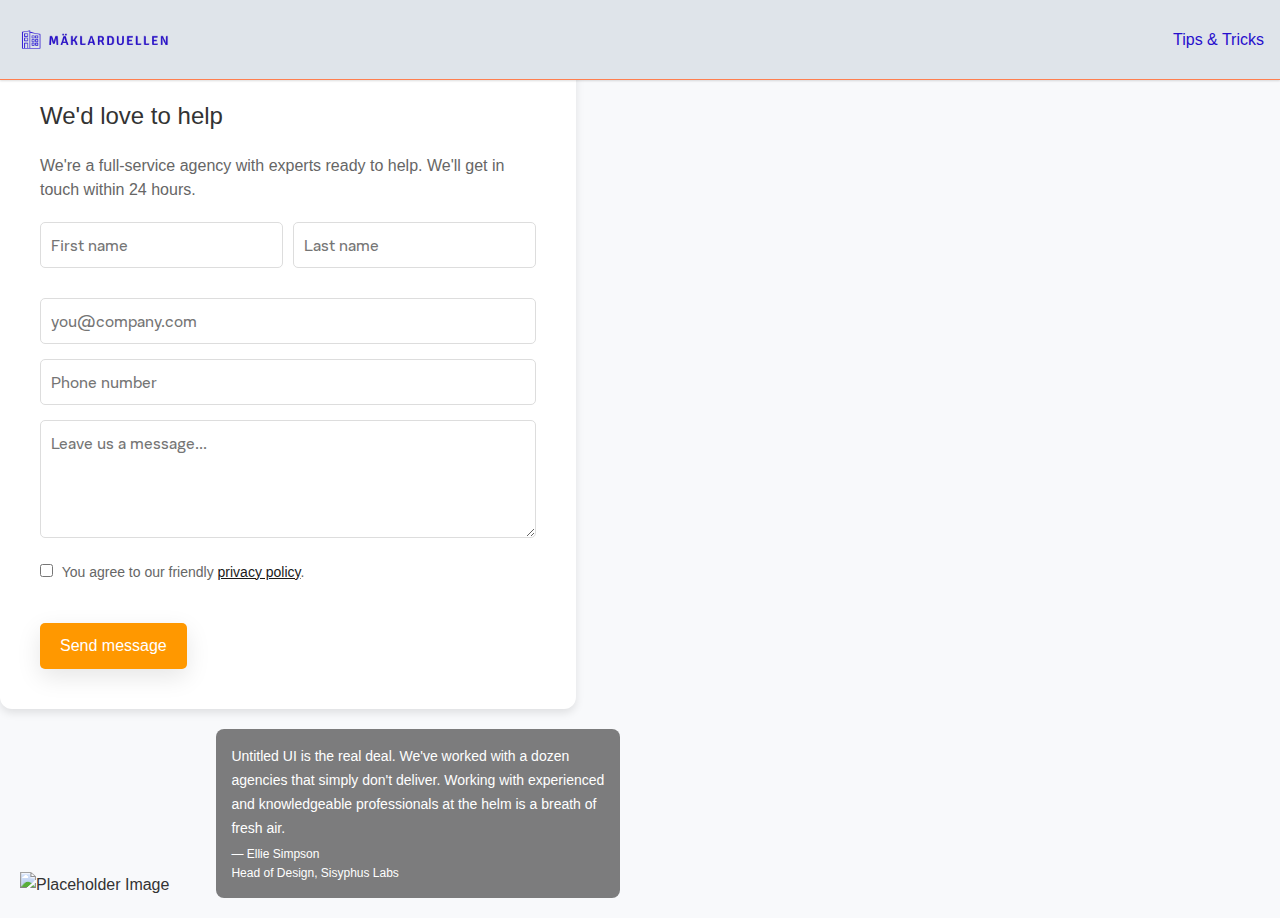
==== hitta-nasta-kop.html @ b1dc11a9 "buy page wip" ====
<!DOCTYPE html>
<html lang="en">
<head>
    <meta charset="UTF-8">
    <meta name="viewport" content="width=device-width, initial-scale=1.0">
    <meta http-equiv="X-UA-Compatible" content="ie=edge">
    <title>Låt oss hjälpa dig hitta nästa köp</title>
    <link rel="stylesheet" href="css/947-76ce112bd36111bfd705.css" media="all" />
    <link rel="stylesheet" href="css/styles.css">
    <link href="" rel="canonical" />
</head>
<body>
    <header class="navigation">
        <div class="main-navigation">
          <div class="main-navigation__logo">
            <a href="/"
              ><img alt="AgentConnect start" src="images/maklarduellen-logo.png"
            /></a>
          </div>
          <div class="main-navigation__quicksearch">
            <div id="QuickSearch"></div>
          </div>
          <div class="main-navigation__secondary">
            <nav>
              <ul>
                <li>
                    <a
                    style="height: auto"
                    data-category="Registrations"
                    data-label="Top right button"
                    class=""
                    href="./tips-och-tricks.html"
                    >Tips & Tricks
                  </a>
                </li>
              </ul>
            </nav>
          </div>
      </header>

      <div class="container mt-6">
        <div class="form-container">
            <h1>We'd love to help</h1>
            <p>We're a full-service agency with experts ready to help. We'll get in touch within 24 hours.</p>
            <form action="#" method="post">
                <div class="input-group">
                    <input type="text" name="first-name" placeholder="First name" required>
                    <input type="text" name="last-name" placeholder="Last name" required>
                </div>
                <input type="email" name="email" placeholder="you@company.com" required>
                <input type="tel" name="phone" placeholder="Phone number" required>
                <textarea name="message" placeholder="Leave us a message..." rows="4" required></textarea>
                <div class="checkbox-group">
                    <input type="checkbox" id="privacy" name="privacy" required>
                    <label for="privacy">You agree to our friendly <a href="#">privacy policy</a>.</label>
                </div>
                <button type="submit" class="btn-primary">Send message</button>
            </form>
        </div>
        <div class="image-container">
            <img src="image-placeholder.jpg" alt="Placeholder Image">
            <div class="testimonial">
                <p>Untitled UI is the real deal. We've worked with a dozen agencies that simply don't deliver. Working with experienced and knowledgeable professionals at the helm is a breath of fresh air.</p>
                <span>— Ellie Simpson</span>
                <span>Head of Design, Sisyphus Labs</span>
            </div>
        </div>
    </div>
</body>
</html>
---- css/styles.css ----
/* Basic Reset and Styling */
* {
    margin: 0;
    padding: 0;
    box-sizing: border-box;
    font-family: 'Arial', sans-serif;
}

body {
    color: #333;
    line-height: 1.6;
    margin: 0;
    background-color: #f8f9fb;
}

/* Main Page Layout */
.page-container {
    display: flex;
    justify-content: center;
    align-items: center;
    flex-direction: column;
    padding: 20px;
}

/* Hero Section */
.hero {
    background-color: #000;
    color: #fff;
    text-align: center;
    padding: 50px 20px;
    display: flex;
    flex-direction: column;
    align-items: center;
}

.hero-content {
    max-width: 600px;
    margin-bottom: 20px;
}

.hero-image img {
    max-width: 100%;
    height: auto;
}

.btn-primary {
    background-color: #ff9800;
    color: #fff;
    padding: 10px 20px;
    text-decoration: none;
    border-radius: 5px;
    display: inline-block;
    margin-top: 20px;
    cursor: pointer;
}

/* Features Section */
.features {
    display: flex;
    flex-direction: column;
    align-items: center;
    padding: 50px 20px;
    background-color: #fff;
}

.feature-item {
    max-width: 600px;
    margin-bottom: 40px;
    text-align: center;
}

.feature-item img {
    max-width: 100%;
    height: auto;
    margin-top: 20px;
}

.learn-more {
    color: #ff9800;
    text-decoration: none;
    font-weight: bold;
    margin-top: 10px;
    display: inline-block;
}

/* Case Study Section */
.case-study {
    padding: 50px 20px;
    background-color: #f9f9f9;
    text-align: center;
}

.accordion {
    list-style: none;
    padding: 0;
    max-width: 600px;
    margin: 0 auto;
    text-align: left;
}

.accordion li {
    margin-bottom: 10px;
    background-color: #fff;
    border-radius: 5px;
    box-shadow: 0 2px 4px rgba(0, 0, 0, 0.1);
}

.accordion input[type="checkbox"] {
    display: none;
}

.accordion label {
    display: block;
    padding: 15px;
    cursor: pointer;
    font-weight: bold;
    color: #333;
    border-bottom: 1px solid #ddd;
}

.accordion .accordion-content {
    display: none;
    padding: 15px;
}

.accordion input[type="checkbox"]:checked ~ .accordion-content {
    display: block;
}

/* Call to Action Section */
.cta {
    background-color: #000;
    color: #fff;
    padding: 50px 20px;
    text-align: center;
}

/* Responsive Styles */
@media (min-width: 768px) {
    .hero {
        flex-direction: row;
        justify-content: center;
    }

    .features {
        flex-direction: row;
        justify-content: center;
        gap: 30px;
    }

    .feature-item {
        flex: 1;
        margin-bottom: 0;
    }

    .accordion {
        max-width: 800px;
    }
}

/* Form Submission Page Styles */
.form-page-container {
    display: flex;
    justify-content: space-between;
    align-items: stretch;
    padding: 20px;
    background-color: #f8f9fb;
    height: 100vh;
}

.form-container {
    padding: 40px;
    width: 45%;
    background: white;
    border-radius: 12px;
    box-shadow: 0 4px 8px rgba(0, 0, 0, 0.1);
    display: flex;
    flex-direction: column;
    justify-content: center;
}

.form-container h1 {
    margin-bottom: 10px;
    font-size: 24px;
}

.form-container p {
    margin-bottom: 20px;
    color: #666;
}

.input-group {
    display: flex;
    gap: 10px;
    margin-bottom: 15px;
}

input[type="text"],
input[type="email"],
input[type="tel"],
textarea {
    width: 100%;
    padding: 10px;
    margin-bottom: 15px;
    border: 1px solid #ddd;
    border-radius: 5px;
}

.checkbox-group {
    margin-bottom: 20px;
    font-size: 14px;
}

.checkbox-group label {
    color: #666;
}

.checkbox-group input[type="checkbox"] {
    margin-right: 5px;
}

.image-container {
    width: 50%;
    position: relative;
    background: url('image-placeholder.jpg') no-repeat center center;
    background-size: cover;
    border-radius: 12px;
    overflow: hidden;
    display: flex;
    align-items: flex-end;
    padding: 20px;
}

.image-container img {
    width: 100%;
    height: 100%;
    object-fit: cover;
}

.testimonial {
    color: white;
    background: rgba(0, 0, 0, 0.5);
    padding: 15px;
    border-radius: 8px;
    max-width: 90%;
}

.testimonial p {
    margin-bottom: 5px;
    font-size: 14px;
}

.testimonial span {
    display: block;
    font-size: 12px;
}

/* Mobile Responsive Adjustments */
@media (max-width: 768px) {
    .form-page-container {
        flex-direction: column;
        padding: 20px;
        height: auto;
    }

    .form-container,
    .image-container {
        width: 100%;
        margin-bottom: 20px;
    }

    .image-container {
        height: 250px;
    }

    .testimonial {
        padding: 10px;
        max-width: 100%;
    }
}
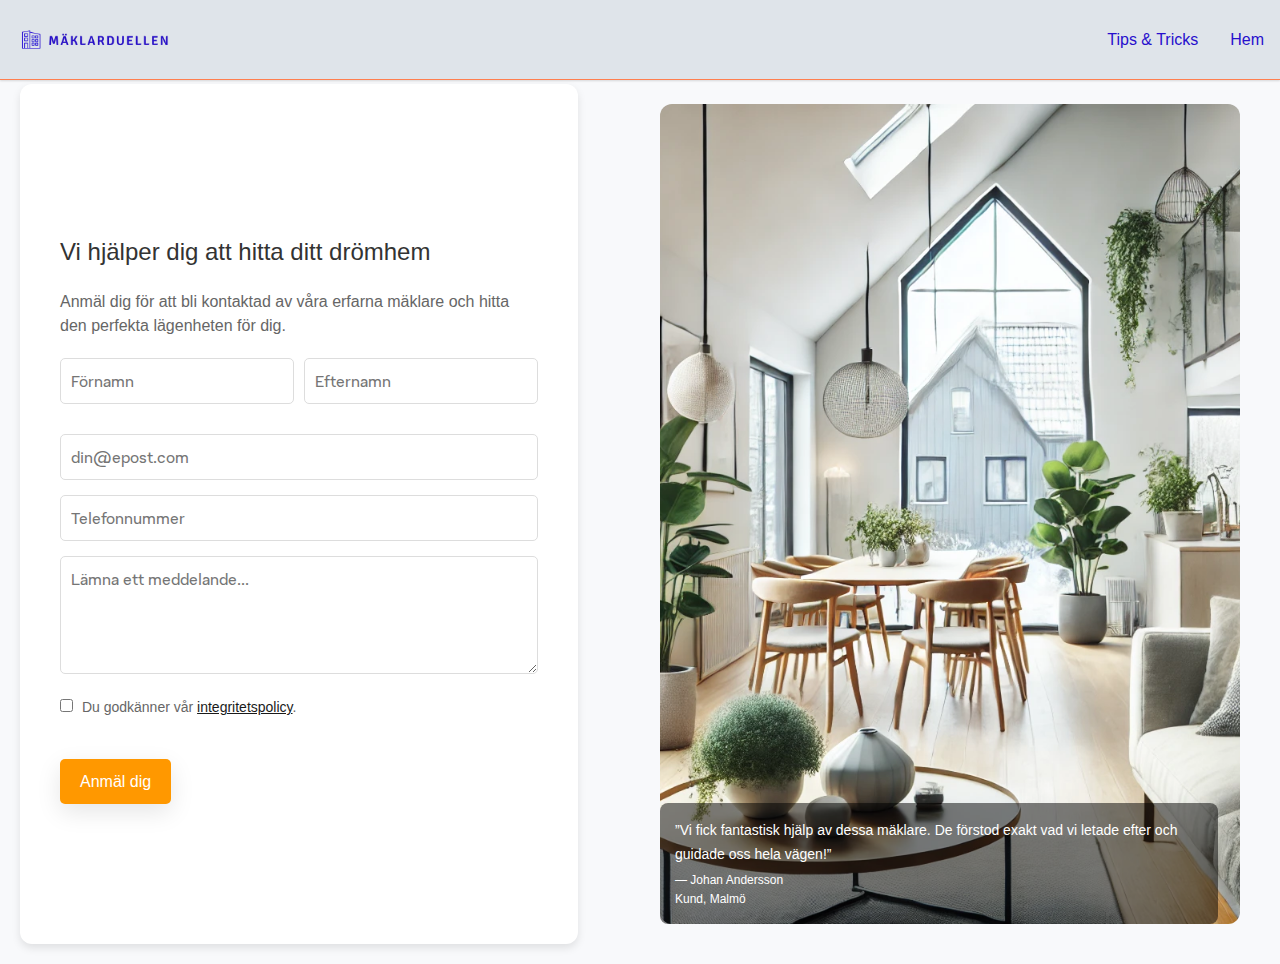
==== commit c7afa162: "wip, adding stuff" ====
--- a/hitta-nasta-kop.html
+++ b/hitta-nasta-kop.html
@@ -13,7 +13,7 @@
     <header class="navigation">
         <div class="main-navigation">
           <div class="main-navigation__logo">
-            <a href="/"
+            <a href="index.html"
               ><img alt="AgentConnect start" src="images/maklarduellen-logo.png"
             /></a>
           </div>
@@ -33,12 +33,22 @@
                     >Tips & Tricks
                   </a>
                 </li>
+                <li>
+                    <a
+                    style="height: auto"
+                    data-category="Registrations"
+                    data-label="Top right button"
+                    class=""
+                    href="./index.html"
+                    >Hem
+                  </a>
+                </li>
               </ul>
             </nav>
           </div>
       </header>
 
-      <div class="container mt-6">
+      <!-- <div class="container mt-6">
         <div class="form-container">
             <h1>We'd love to help</h1>
             <p>We're a full-service agency with experts ready to help. We'll get in touch within 24 hours.</p>
@@ -65,6 +75,34 @@
                 <span>Head of Design, Sisyphus Labs</span>
             </div>
         </div>
+    </div> -->
+    <div class="form-page-container mt-8">
+        <div class="form-container">
+            <h1>Vi hjälper dig att hitta ditt drömhem</h1>
+            <p>Anmäl dig för att bli kontaktad av våra erfarna mäklare och hitta den perfekta lägenheten för dig.</p>
+            <form action="#" method="post">
+                <div class="input-group">
+                    <input type="text" name="first-name" placeholder="Förnamn" required>
+                    <input type="text" name="last-name" placeholder="Efternamn" required>
+                </div>
+                <input type="email" name="email" placeholder="din@epost.com" required>
+                <input type="tel" name="phone" placeholder="Telefonnummer" required>
+                <textarea name="message" placeholder="Lämna ett meddelande..." rows="4" required></textarea>
+                <div class="checkbox-group">
+                    <input type="checkbox" id="privacy" name="privacy" required>
+                    <label for="privacy">Du godkänner vår <a href="#">integritetspolicy</a>.</label>
+                </div>
+                <button type="submit" class="btn-primary">Anmäl dig</button>
+            </form>
+        </div>
+        <div class="image-container">
+            <img src="./images/lagenhets-kop.webp" alt="lägenhetsköp">
+            <div class="testimonial">
+                <p>”Vi fick fantastisk hjälp av dessa mäklare. De förstod exakt vad vi letade efter och guidade oss hela vägen!”</p>
+                <span>— Johan Andersson</span>
+                <span>Kund, Malmö</span>
+            </div>
+        </div>
     </div>
 </body>
 </html>--- a/css/styles.css
+++ b/css/styles.css
@@ -222,7 +222,7 @@
 .image-container {
     width: 50%;
     position: relative;
-    background: url('image-placeholder.jpg') no-repeat center center;
+    background: url('relevant-image.jpg') no-repeat center center;
     background-size: cover;
     border-radius: 12px;
     overflow: hidden;
@@ -235,9 +235,13 @@
     width: 100%;
     height: 100%;
     object-fit: cover;
+    border-radius: 12px;
 }
 
 .testimonial {
+    position: absolute;
+    bottom: 20px;
+    left: 20px;
     color: white;
     background: rgba(0, 0, 0, 0.5);
     padding: 15px;
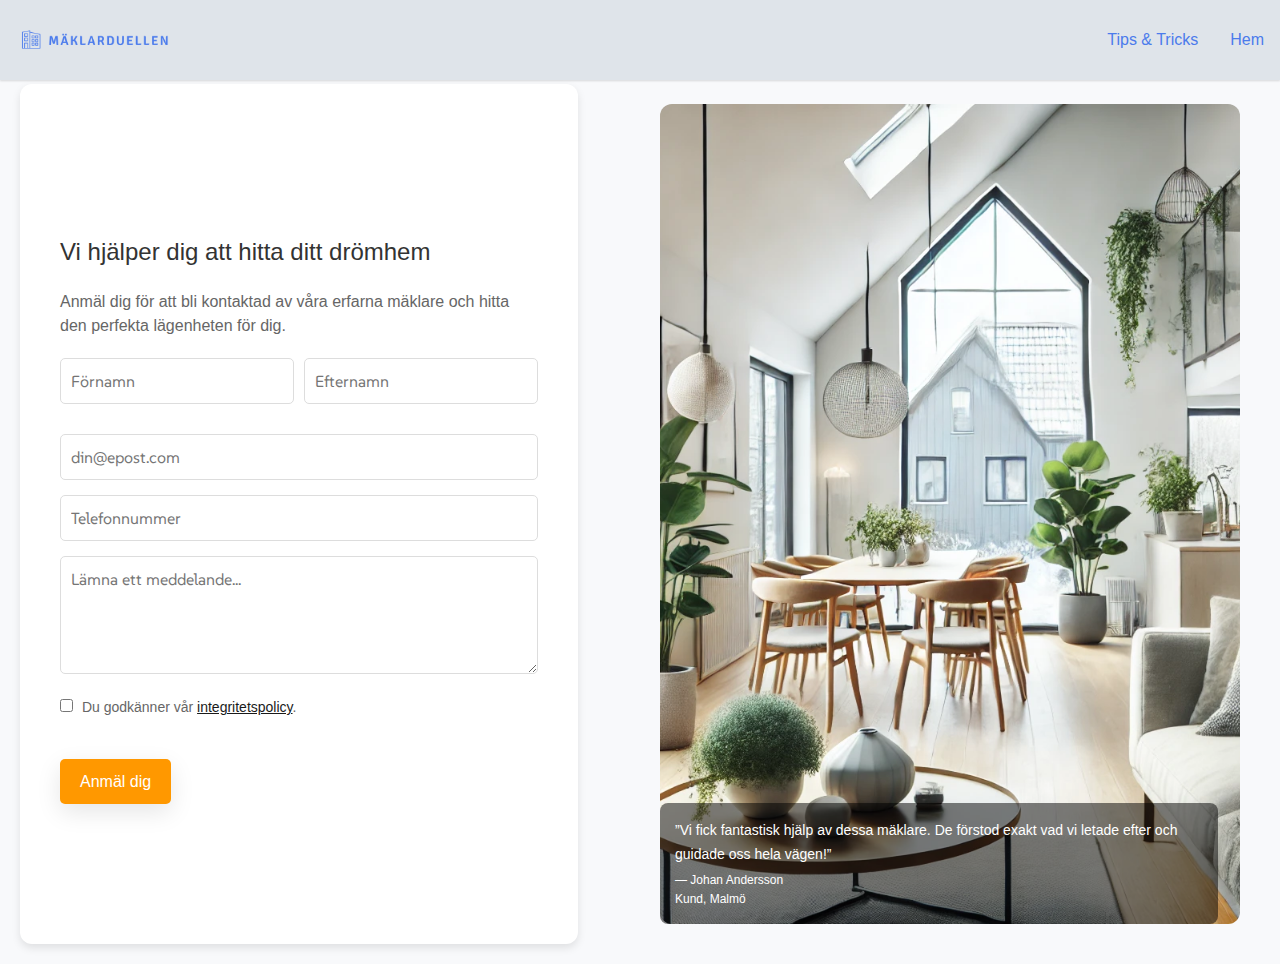
==== commit 6ed338d1: "changes" ====
--- a/hitta-nasta-kop.html
+++ b/hitta-nasta-kop.html
@@ -47,35 +47,6 @@
             </nav>
           </div>
       </header>
-
-      <!-- <div class="container mt-6">
-        <div class="form-container">
-            <h1>We'd love to help</h1>
-            <p>We're a full-service agency with experts ready to help. We'll get in touch within 24 hours.</p>
-            <form action="#" method="post">
-                <div class="input-group">
-                    <input type="text" name="first-name" placeholder="First name" required>
-                    <input type="text" name="last-name" placeholder="Last name" required>
-                </div>
-                <input type="email" name="email" placeholder="you@company.com" required>
-                <input type="tel" name="phone" placeholder="Phone number" required>
-                <textarea name="message" placeholder="Leave us a message..." rows="4" required></textarea>
-                <div class="checkbox-group">
-                    <input type="checkbox" id="privacy" name="privacy" required>
-                    <label for="privacy">You agree to our friendly <a href="#">privacy policy</a>.</label>
-                </div>
-                <button type="submit" class="btn-primary">Send message</button>
-            </form>
-        </div>
-        <div class="image-container">
-            <img src="image-placeholder.jpg" alt="Placeholder Image">
-            <div class="testimonial">
-                <p>Untitled UI is the real deal. We've worked with a dozen agencies that simply don't deliver. Working with experienced and knowledgeable professionals at the helm is a breath of fresh air.</p>
-                <span>— Ellie Simpson</span>
-                <span>Head of Design, Sisyphus Labs</span>
-            </div>
-        </div>
-    </div> -->
     <div class="form-page-container mt-8">
         <div class="form-container">
             <h1>Vi hjälper dig att hitta ditt drömhem</h1>
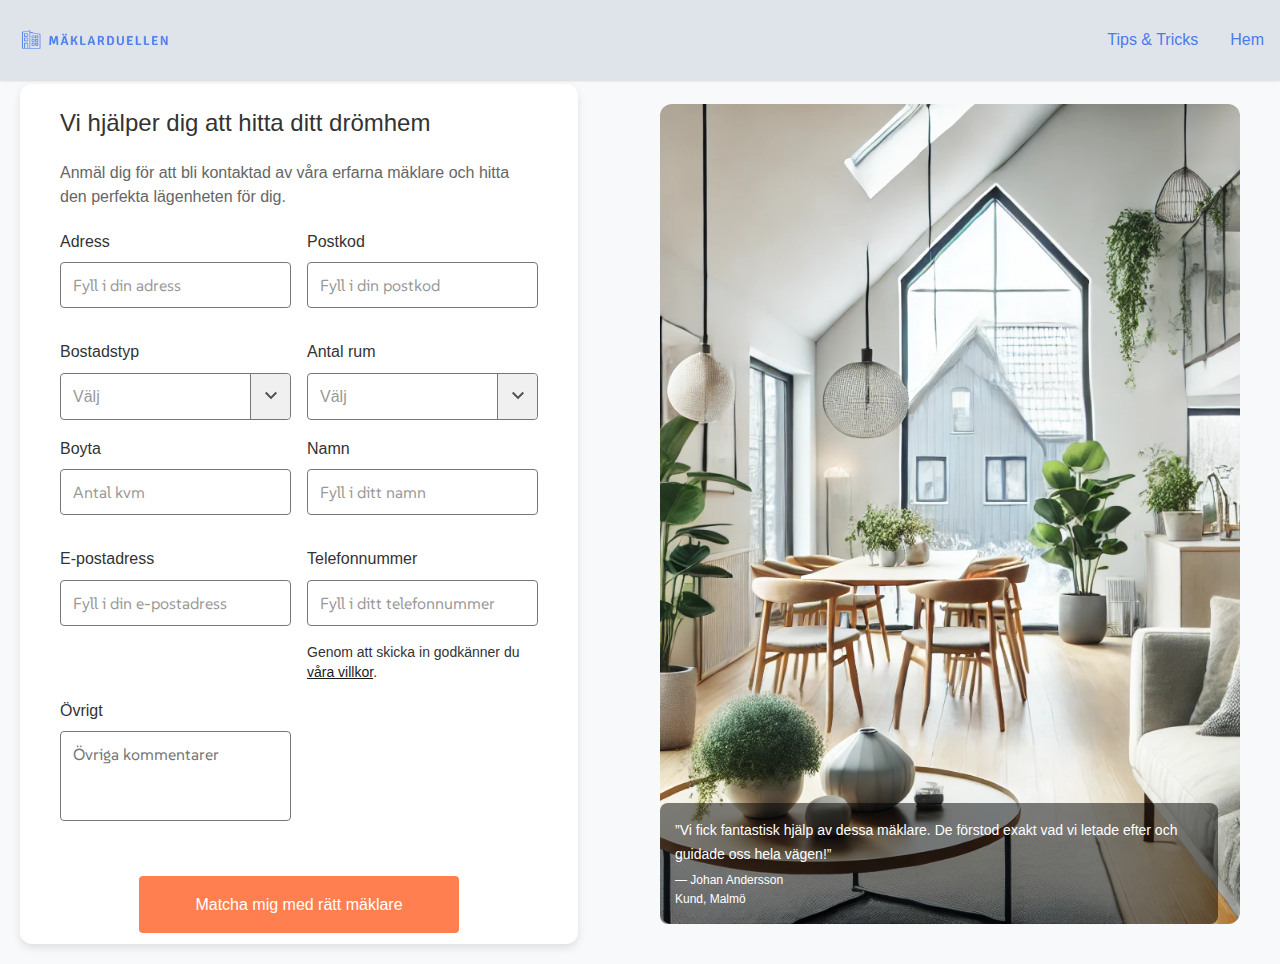
==== commit f4b5350f: "wip" ====
--- a/hitta-nasta-kop.html
+++ b/hitta-nasta-kop.html
@@ -51,20 +51,148 @@
         <div class="form-container">
             <h1>Vi hjälper dig att hitta ditt drömhem</h1>
             <p>Anmäl dig för att bli kontaktad av våra erfarna mäklare och hitta den perfekta lägenheten för dig.</p>
-            <form action="#" method="post">
-                <div class="input-group">
-                    <input type="text" name="first-name" placeholder="Förnamn" required>
-                    <input type="text" name="last-name" placeholder="Efternamn" required>
+              <form
+                id="one-page-lead-form"
+                class="tw-grid tw-grid-cols-2 tw-gap-4 tw-relative"
+              >
+                <label class="streetAddress ">
+                  <span>Adress</span>
+                  <input
+                    type="text"
+                    name="streetAddress"
+                    placeholder="Fyll i din adress"
+                    required
+                  />
+                  <div class="error"></div>
+                </label>
+            
+                <!-- New Postcode Field -->
+                <label class="postcode">
+                  <span>Postkod</span>
+                  <input
+                    type="text"
+                    name="postcode"
+                    placeholder="Fyll i din postkod"
+                    required
+                  />
+                  <div class="error"></div>
+                </label>
+            
+                <label class="objectType">
+                  <span>Bostadstyp</span>
+                  <div class="select">
+                    <select name="objectType" required>
+                      <option value="" disabled="" selected="" hidden="">
+                        Välj
+                      </option>
+                      <option value="Apartment">Lägenhet</option>
+                      <option value="House">Villa</option>
+                      <option value="Summer house">Fritidshus</option>
+                      <option value="Townhouse">Radhus</option>
+                      <option value="Twin house">Parhus</option>
+                      <option value="Linked house">Kedjehus</option>
+                    </select>
+                  </div>
+                  <div class="error"></div>
+                </label>
+            
+                <label class="rooms">
+                  <span>Antal rum</span>
+                  <div class="select">
+                    <select name="rooms" required>
+                      <option value="" disabled="" selected="" hidden="">
+                        Välj
+                      </option>
+                      <option value="1">1 rum</option>
+                      <option value="1.5">1½ rum</option>
+                      <option value="2">2 rum</option>
+                      <option value="2.5">2½ rum</option>
+                      <option value="3">3 rum</option>
+                      <option value="3.5">3½ rum</option>
+                      <option value="4">4 rum</option>
+                      <option value="4.5">4½ rum</option>
+                      <option value="5">5 rum</option>
+                    </select>
+                  </div>
+                  <div class="error"></div>
+                </label>
+            
+                <label class="livingArea">
+                  <span>Boyta</span>
+                  <input
+                    type="number"
+                    name="livingArea"
+                    placeholder="Antal kvm"
+                    required
+                  />
+                  <div class="error"></div>
+                </label>
+            
+                <label class="name">
+                  <span>Namn</span>
+                  <input
+                    type="text"
+                    name="name"
+                    placeholder="Fyll i ditt namn"
+                    required
+                  />
+                  <div class="error"></div>
+                </label>
+            
+                <label class="email">
+                  <span>E-postadress</span>
+                  <input
+                    type="email"
+                    name="email"
+                    placeholder="Fyll i din e-postadress"
+                    required
+                  />
+                  <div class="error"></div>
+                </label>
+            
+                <div>
+                  <label class="cellphone">
+                    <span>Telefonnummer</span>
+                    <input
+                      type="tel"
+                      name="cellphone"
+                      placeholder="Fyll i ditt telefonnummer"
+                      required
+                    />
+                    <div class="error"></div>
+                  </label>
+                  <div class="tw-mt-4 tw-text-sm">
+                    Genom att skicka in godkänner du
+                    <a target="blank" href="/p/allmanna-anvandarvillkor"
+                      >våra villkor</a
+                    >.
+                  </div>
                 </div>
-                <input type="email" name="email" placeholder="din@epost.com" required>
-                <input type="tel" name="phone" placeholder="Telefonnummer" required>
-                <textarea name="message" placeholder="Lämna ett meddelande..." rows="4" required></textarea>
-                <div class="checkbox-group">
-                    <input type="checkbox" id="privacy" name="privacy" required>
-                    <label for="privacy">Du godkänner vår <a href="#">integritetspolicy</a>.</label>
+            
+                <label>
+                  <span>Övrigt</span>
+                  <textarea
+                    name="sellerComment"
+                    id=""
+                    cols="30"
+                    rows="2"
+                    placeholder="Övriga kommentarer"
+                  ></textarea>
+                </label>
+            
+                <div
+                  class="tw-col-span-2 tw-min-w-full md:tw-min-w-[320px] tw-mx-auto tw-mt-6"
+                >
+                  <button
+                    type="submit"
+                    class="ui-button--primary ui-button--rounded"
+                  >
+                    <span>Matcha mig med rätt mäklare</span>
+                  </button>
                 </div>
-                <button type="submit" class="btn-primary">Anmäl dig</button>
-            </form>
+            
+                <div class="server-error error"></div>
+              </form>
         </div>
         <div class="image-container">
             <img src="./images/lagenhets-kop.webp" alt="lägenhetsköp">
--- a/css/styles.css
+++ b/css/styles.css
@@ -24,18 +24,23 @@
 
 /* Hero Section */
 .hero {
-    background-color: #000;
+    background: url('../images/hero.webp') no-repeat center center;
+    background-size: cover; /* Ensures the image covers the entire area */
     color: #fff;
     text-align: center;
     padding: 50px 20px;
     display: flex;
     flex-direction: column;
     align-items: center;
+    min-height: 70vh; /* Adjust the height as needed */
 }
 
 .hero-content {
     max-width: 600px;
     margin-bottom: 20px;
+    background-color: rgba(75,123,236,0.5); /* Optional: Adds a semi-transparent background to improve text readability */
+    padding: 20px;
+    border-radius: 10px;
 }
 
 .hero-image img {
@@ -44,7 +49,7 @@
 }
 
 .btn-primary {
-    background-color: #ff9800;
+    background-color: #ff7f50;
     color: #fff;
     padding: 10px 20px;
     text-decoration: none;
